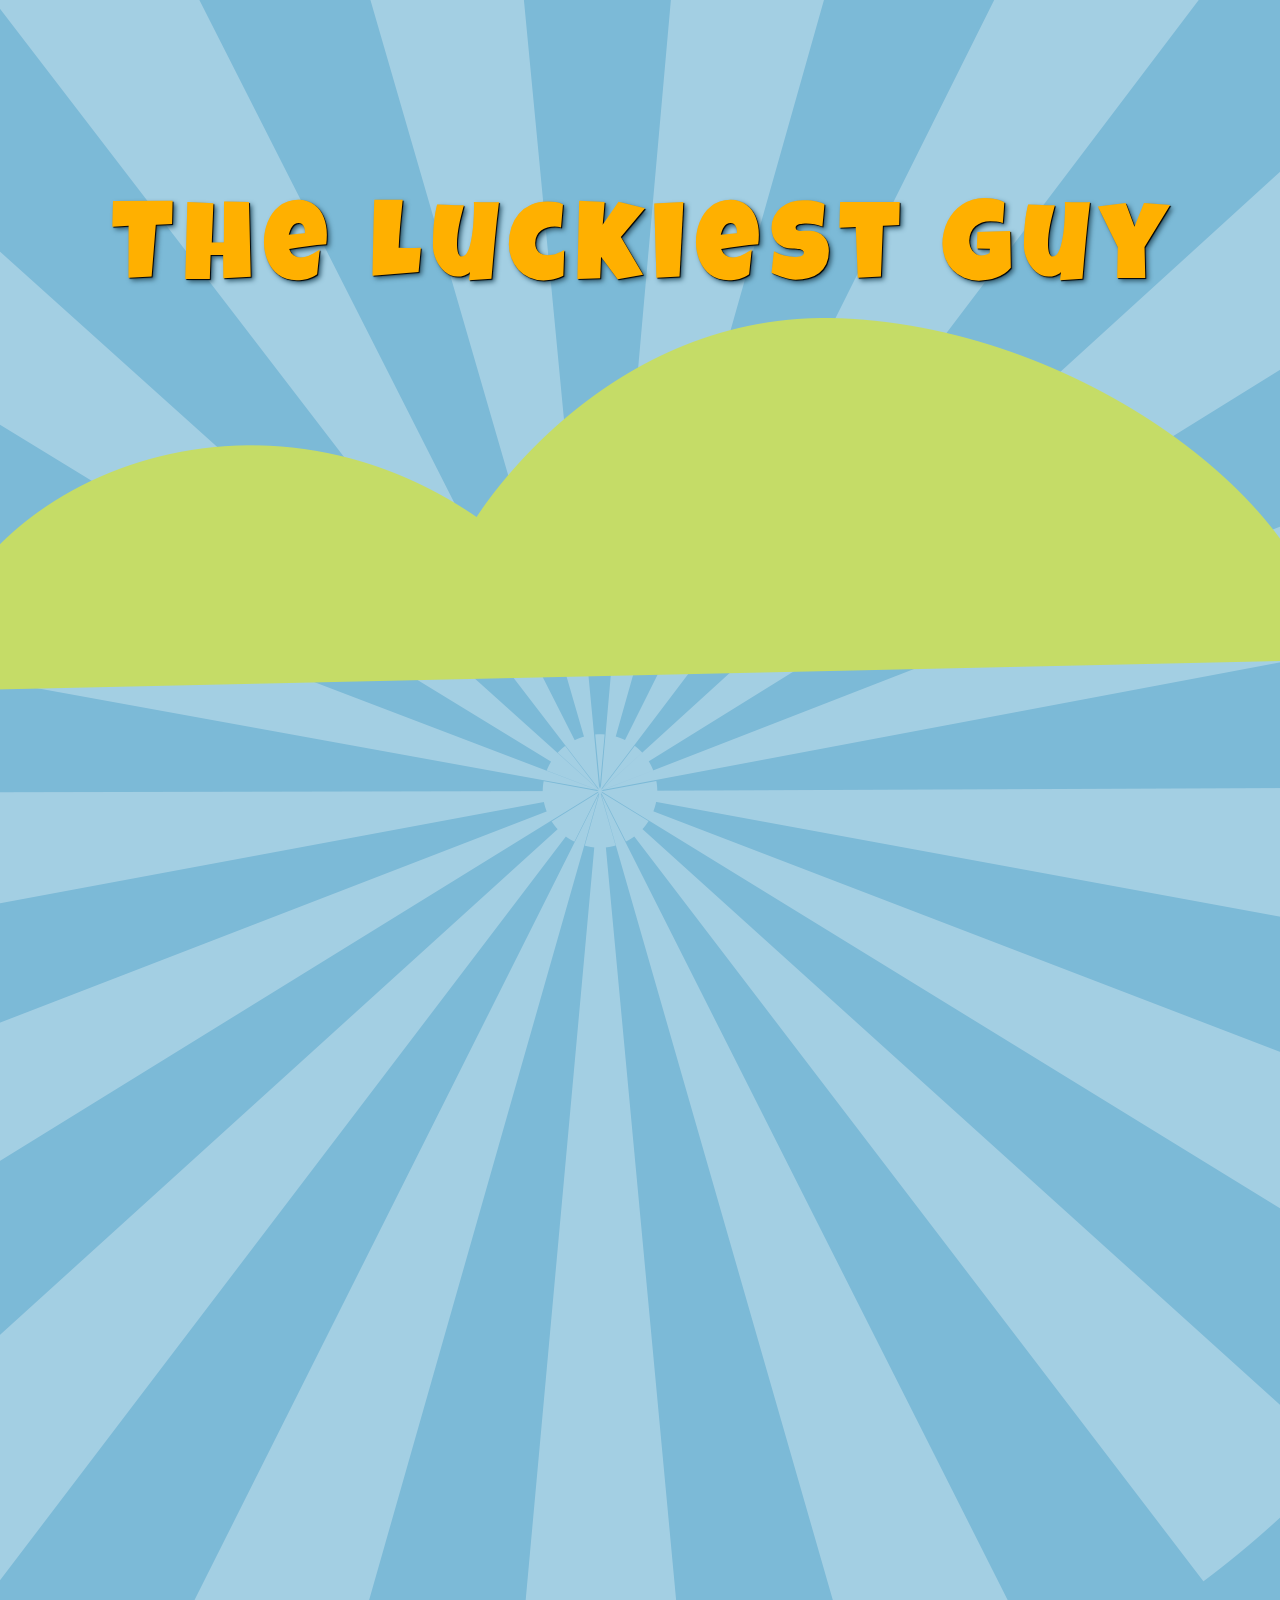
==== index.html @ 9a98bed9 "Upload to Github" ====
<!DOCTYPE html>
<html lang="en">
<head>
	<meta charset="utf-8"> 
	<meta http-equiv="X-UA-Compatible" content="IE=edge,chrome=1"> 
	<title>SUPERSCROLLORAMA</title>
	
	<link href='http://fonts.googleapis.com/css?family=Luckiest+Guy' rel='stylesheet' type='text/css'>
	<link rel="stylesheet" href="css/normalize.css" type="text/css">
	<link rel="stylesheet" type="text/css" href="css/style.css">	
</head>
<body>
	<div id="content-wrapper">
		<h1 class="smush">The Luckiest Guy</h1>
		<div class="sun"></div>
		<div class="bg"></div>
		<div class="car"></div>


	</div>
	<script type="text/javascript" src="js/greensock/TweenMax.min.js"></script>
	<script src="http://ajax.googleapis.com/ajax/libs/jquery/1.9.1/jquery.min.js"></script>
  	<script>window.jQuery || document.write('<script src="_/js/jquery-1.9.1.min.js"><\/script>')</script>
  	<script src="js/jquery.superscrollorama.js"></script>
	<script>
		$(document).ready(function() {
			// This example adds a duration to the tweens so they are synced to the scroll position

			var controller = $.superscrollorama();
			
			// amount of scrolling over which the tween takes place (in pixels)
			var scrollDuration = 1000; 

			// individual element tween examples
			controller.addTween('.smush', TweenMax.fromTo( $('.smush'), .25, {css:{'letter-spacing': '10px'}, immediateRender:true, ease:Quad.easeOut}, {css:{'letter-spacing': '-10px'}, ease:Quad.easeInOut}), scrollDuration); // 100 px offset for better timing

			controller.addTween('.car', TweenMax.fromTo( $('.car'), .25, {css:{left:2000}, immediateRender:true, ease:Quad.easeOut}, {css:{left:-200}, ease:Quad.easeInOut}), scrollDuration); // 100 px offset for better timing

		});
	</script>

</body></html>
---- css/style.css ----
body {
  background: #333;
  margin: 0;
  padding: 0;
  font-family: "HelveticaNeue-Light", "Helvetica Neue Light", "Helvetica Neue", Helvetica, Arial, "Lucida Grande", sans-serif;
}

* {
  box-sizing: border-box;
  margin: 0;
  padding: 0;
}

#content-wrapper {
  height: 1600px;
  width: 1290px;
  position: relative;
  margin: 0 auto;
  background: #7cbad7;
  text-shadow: 1px 1px 1px #000, 3px 3px 5px #325b6e;
  overflow: hidden;
}

.bg {
  width: 1290px;
  height: 1000px;
  position: absolute;
  background: transparent url(../img/hill.png) 0 0 no-repeat;
}

.car {
  position: absolute;
  left: 2000px;
  top: 200px;
  width: 400px;
  height: 710px;
  background: transparent url(../img/car.png) 0 300px no-repeat;
}

.sun {
  position: absolute;
  left: -400px;
  top: -200px;
  width: 2000px;
  height: 2000px;
  background: transparent url(../img/starburst.png) 0 0 no-repeat;
}

h1 {
  font-family: 'Luckiest Guy', sans-serif;
  font-weight: normal;
  color: #ffb000;
  width: 100%;
  font-size: 7em;
  text-align: center;
  top: 200px;
  position: absolute;
  z-index: 100;
}
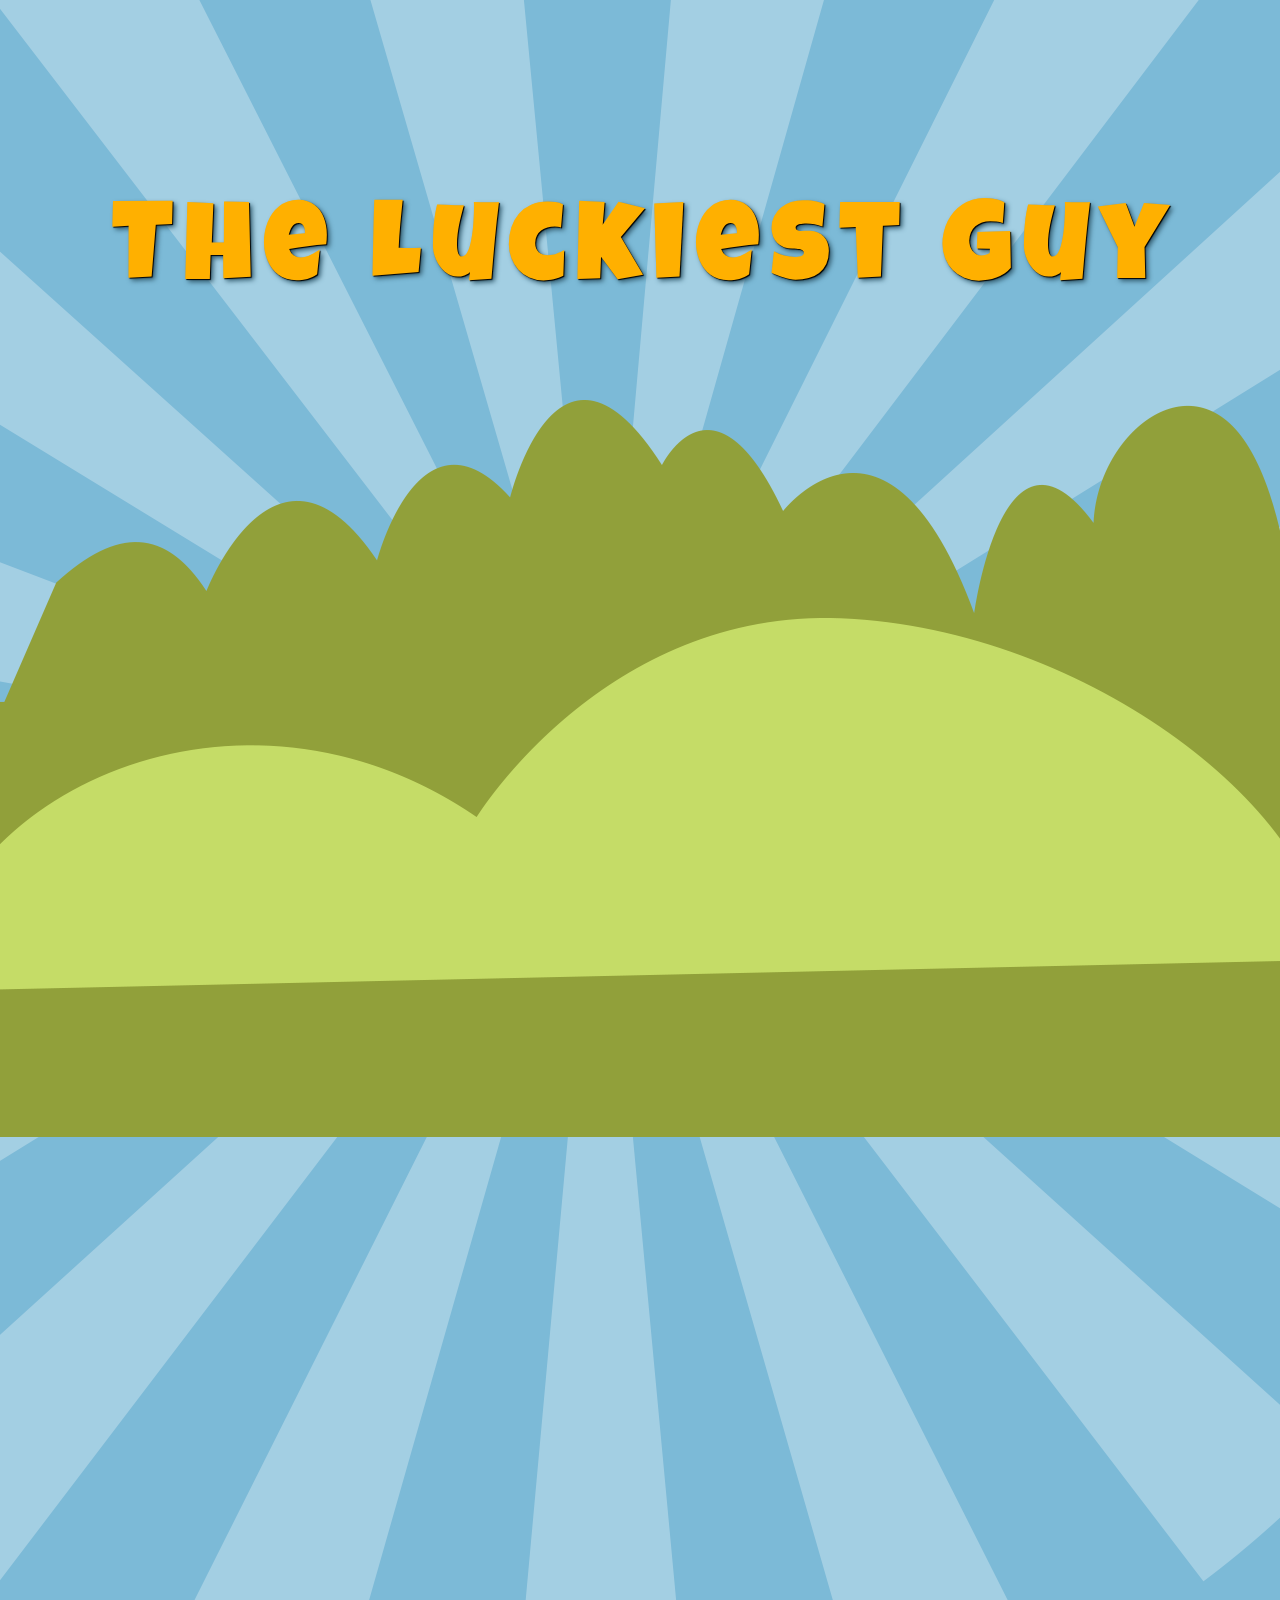
==== commit cb22d240: "Added Parallax" ====
--- a/index.html
+++ b/index.html
@@ -13,7 +13,8 @@
 	<div id="content-wrapper">
 		<h1 class="smush">The Luckiest Guy</h1>
 		<div class="sun"></div>
-		<div class="bg"></div>
+		<div class="mts"></div>
+		<div class="hills"></div>
 		<div class="car"></div>
 
 
@@ -36,6 +37,23 @@
 
 			controller.addTween('.car', TweenMax.fromTo( $('.car'), .25, {css:{left:2000}, immediateRender:true, ease:Quad.easeOut}, {css:{left:-200}, ease:Quad.easeInOut}), scrollDuration); // 100 px offset for better timing
 
+
+        // parallax example
+        controller.addTween(
+          '.mts',
+          (new TimelineLite())
+            .append([
+              TweenMax.fromTo($('.mts'), 1, 
+                {css:{top: 400}, immediateRender:true}, 
+                {css:{top: 400}}),
+              TweenMax.fromTo($('.hills'), 1, 
+                {css:{top: 300}, immediateRender:true}, 
+                {css:{top: 200}})
+            ]),
+          1000 // scroll duration of tween
+          );
+
+
 		});
 	</script>
 
--- a/css/style.css
+++ b/css/style.css
@@ -21,7 +21,16 @@
   overflow: hidden;
 }
 
-.bg {
+.mts {
+  position: absolute;
+  left: 0;
+  top: 100px;
+  width: 1300px;
+  height: 737px;
+  background: transparent url(../img/mts.png) 0 0 no-repeat;
+}
+
+.hills {
   width: 1290px;
   height: 1000px;
   position: absolute;
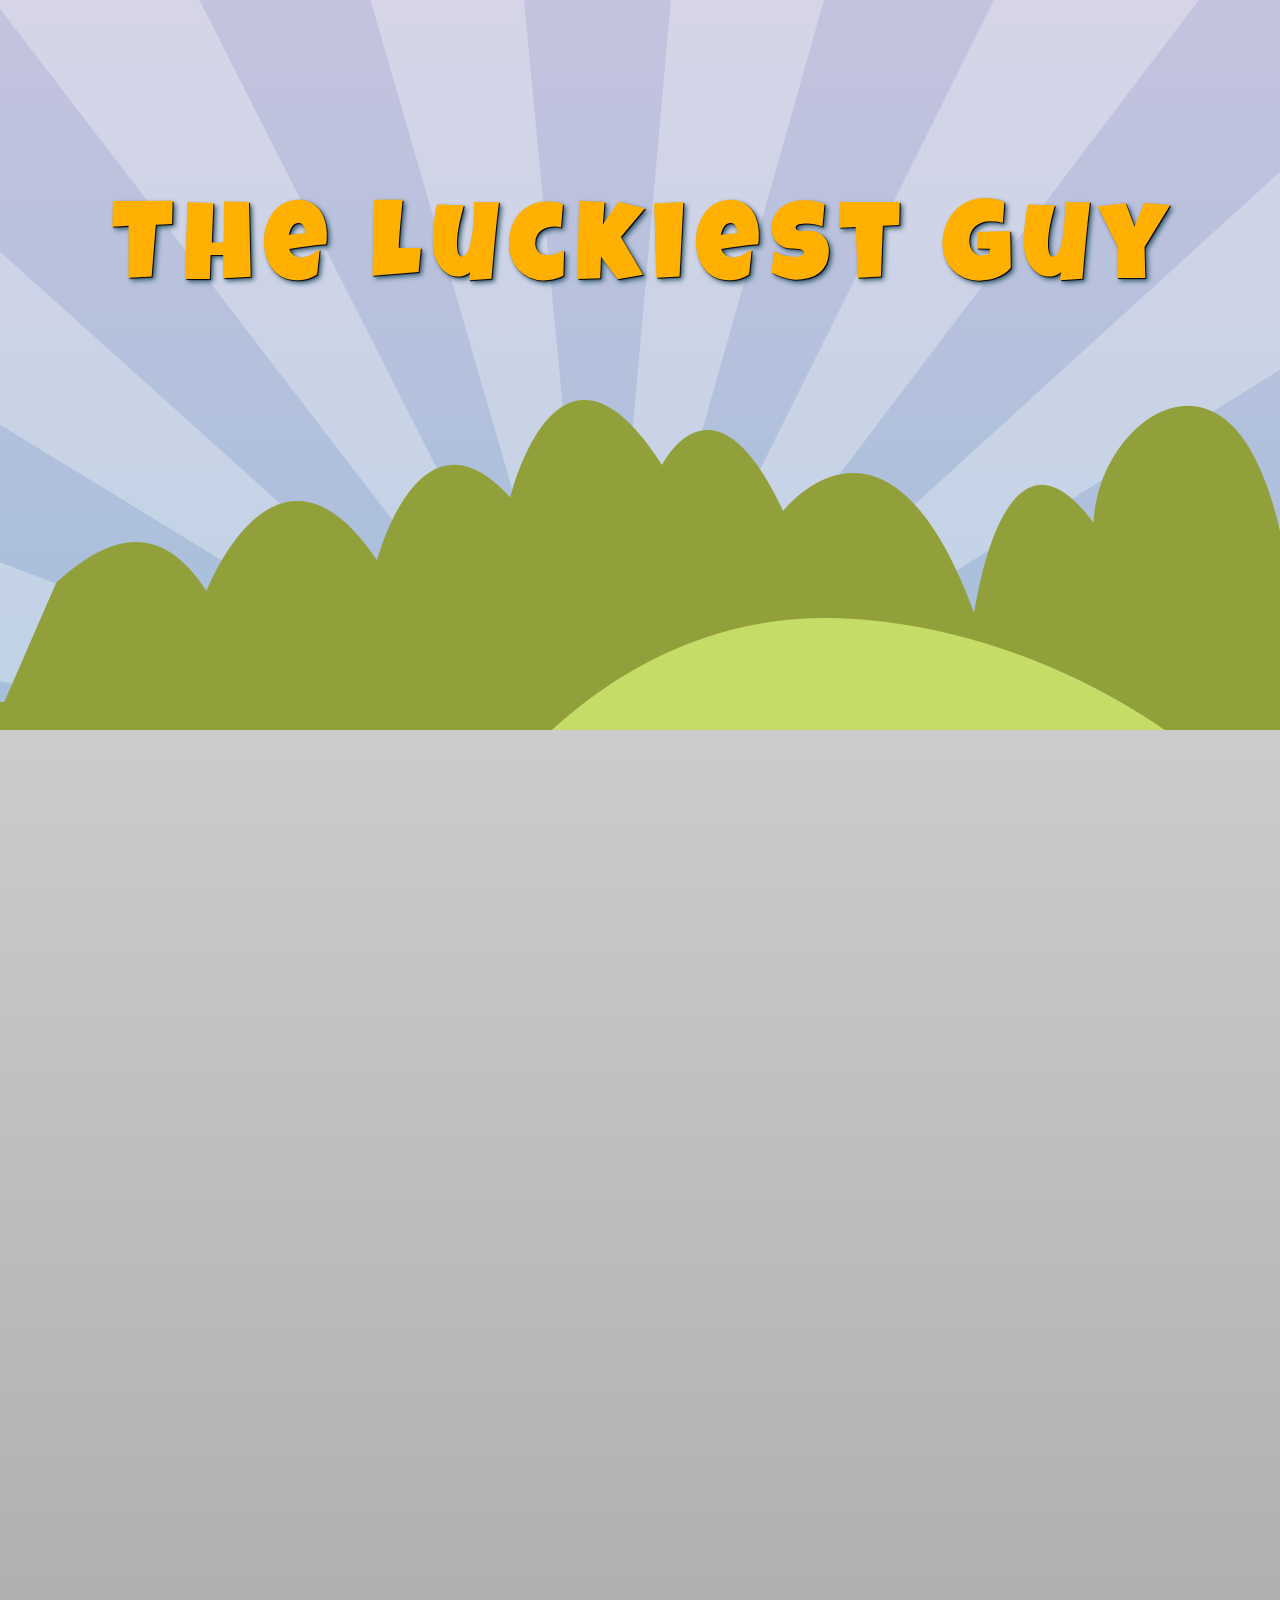
==== commit 587d0a72: "Added Ground (no parallax)" ====
--- a/index.html
+++ b/index.html
@@ -15,8 +15,8 @@
 		<div class="sun"></div>
 		<div class="mts"></div>
 		<div class="hills"></div>
+		<div class="ground"></div>
 		<div class="car"></div>
-
 
 	</div>
 	<script type="text/javascript" src="js/greensock/TweenMax.min.js"></script>
--- a/css/style.css
+++ b/css/style.css
@@ -6,6 +6,8 @@
 }
 
 * {
+  -webkit-box-sizing: border-box;
+  -moz-box-sizing: border-box;
   box-sizing: border-box;
   margin: 0;
   padding: 0;
@@ -16,7 +18,9 @@
   width: 1290px;
   position: relative;
   margin: 0 auto;
-  background: #7cbad7;
+  background: -webkit-gradient(linear, top left, bottom left, from(#c5c3de), to(#7cbad7));
+  background: -webkit-linear-gradient(top, #c5c3de, #7cbad7);
+  background: linear-gradient(top, #c5c3de, #7cbad7);
   text-shadow: 1px 1px 1px #000, 3px 3px 5px #325b6e;
   overflow: hidden;
 }
@@ -46,6 +50,16 @@
   background: transparent url(../img/car.png) 0 300px no-repeat;
 }
 
+.ground {
+  width: 100%;
+  height: 100%;
+  position: absolute;
+  top: 730px;
+  background: -webkit-gradient(linear, top left, bottom left, from(#cccccc), to(#999999));
+  background: -webkit-linear-gradient(top, #cccccc, #999999);
+  background: linear-gradient(top, #cccccc, #999999);
+}
+
 .sun {
   position: absolute;
   left: -400px;
@@ -65,4 +79,4 @@
   top: 200px;
   position: absolute;
   z-index: 100;
-}
+}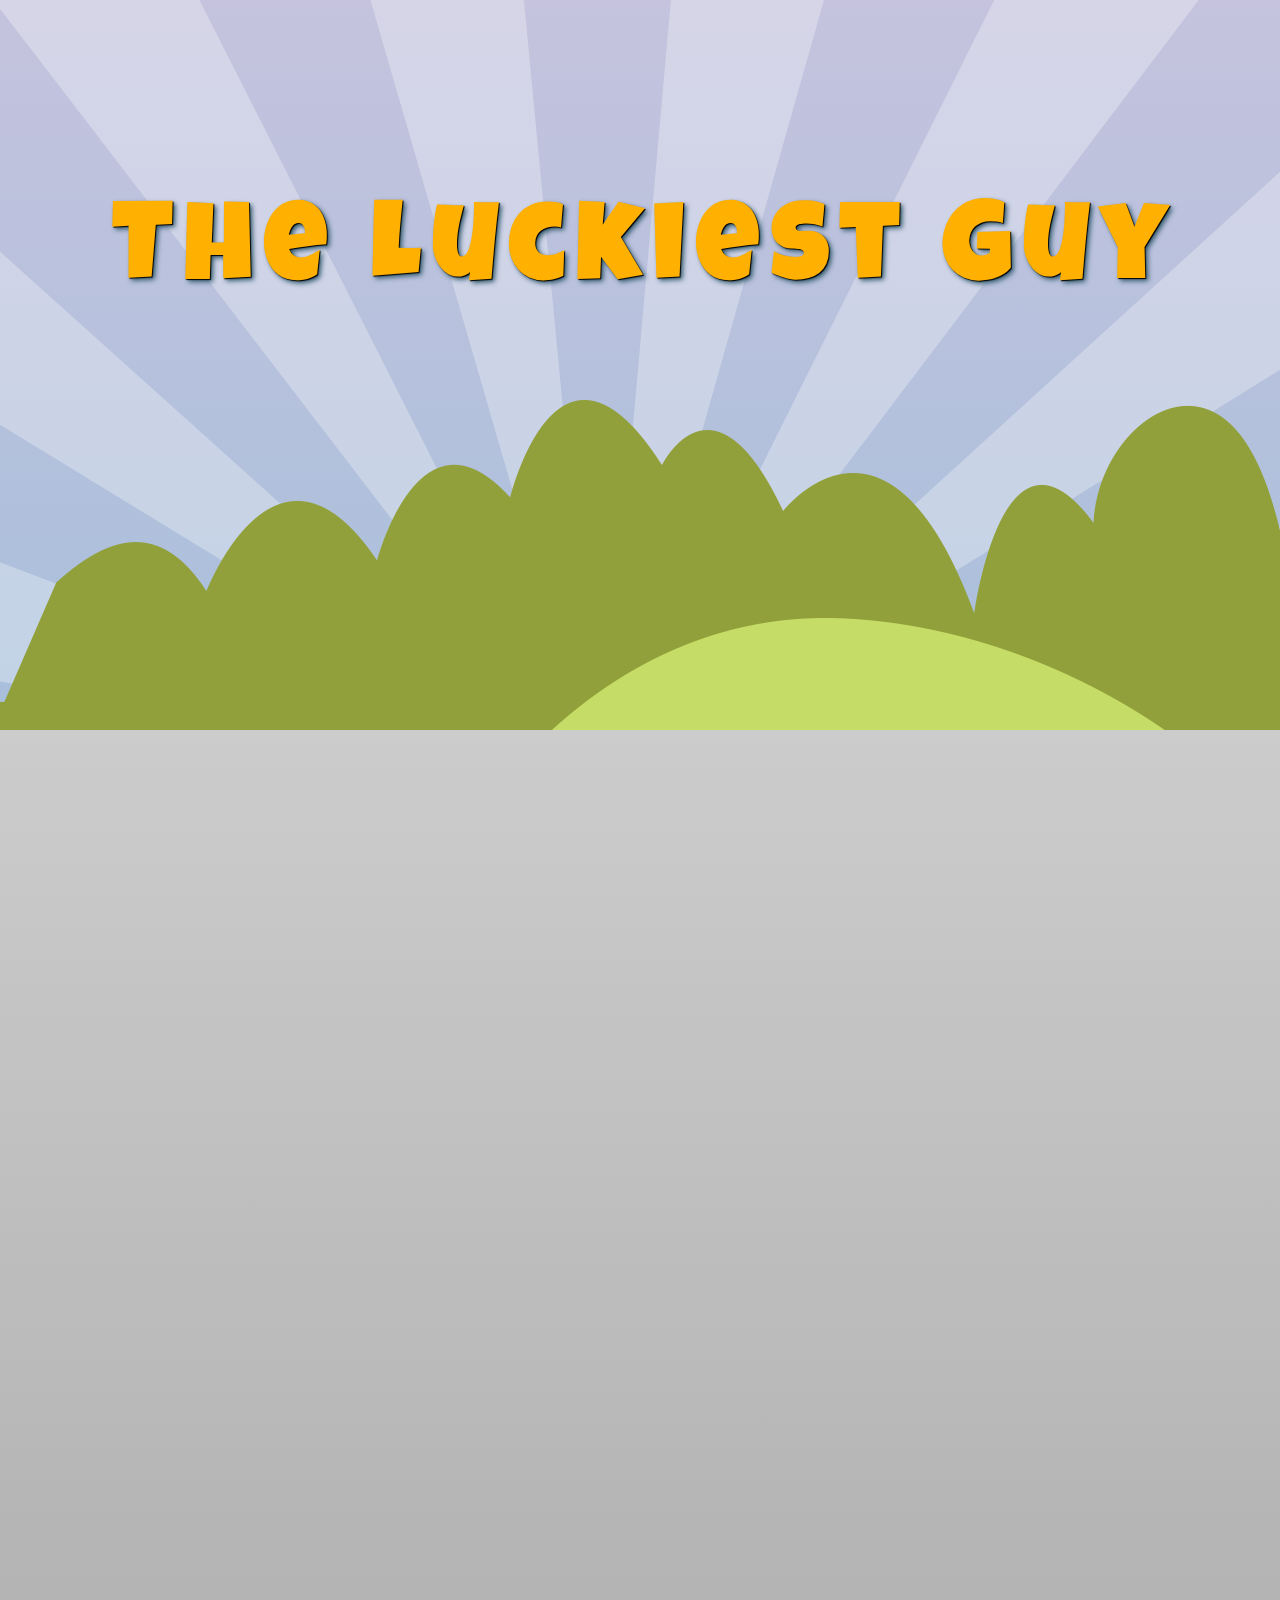
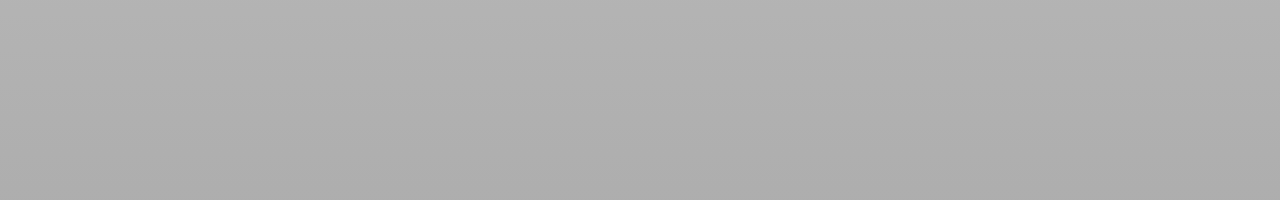
==== commit 19ff5e40: "Added Popup" ====
--- a/index.html
+++ b/index.html
@@ -6,6 +6,7 @@
 	<title>SUPERSCROLLORAMA</title>
 	
 	<link href='http://fonts.googleapis.com/css?family=Luckiest+Guy' rel='stylesheet' type='text/css'>
+	<link href='http://fonts.googleapis.com/css?family=Varela+Round' rel='stylesheet' type='text/css'>
 	<link rel="stylesheet" href="css/normalize.css" type="text/css">
 	<link rel="stylesheet" type="text/css" href="css/style.css">	
 </head>
@@ -17,6 +18,7 @@
 		<div class="hills"></div>
 		<div class="ground"></div>
 		<div class="car"></div>
+		<div class="popup"><h2>Choose:</h2><div class="image-choice"><a href="#"><img src="http://placekitten.com/100/100"></a><a href="#"><img src="http://placekitten.com/100/100"></a></div></div>
 
 	</div>
 	<script type="text/javascript" src="js/greensock/TweenMax.min.js"></script>
@@ -54,6 +56,8 @@
           );
 
 
+			controller.addTween('.popup', TweenMax.fromTo( $('.popup'), .25, {css:{opacity: 0, left: '1000px'}, immediateRender:true, ease:Quad.easeOut}, {css:{opacity: 1, left: 0}, ease:Quad.easeInOut}), 400); // 100 px offset for better timing
+
 		});
 	</script>
 
--- a/css/style.css
+++ b/css/style.css
@@ -2,7 +2,7 @@
   background: #333;
   margin: 0;
   padding: 0;
-  font-family: "HelveticaNeue-Light", "Helvetica Neue Light", "Helvetica Neue", Helvetica, Arial, "Lucida Grande", sans-serif;
+  font-family: "Varela Round", sans-serif;
 }
 
 * {
@@ -14,14 +14,13 @@
 }
 
 #content-wrapper {
-  height: 1600px;
+  height: 1800px;
   width: 1290px;
   position: relative;
   margin: 0 auto;
   background: -webkit-gradient(linear, top left, bottom left, from(#c5c3de), to(#7cbad7));
   background: -webkit-linear-gradient(top, #c5c3de, #7cbad7);
   background: linear-gradient(top, #c5c3de, #7cbad7);
-  text-shadow: 1px 1px 1px #000, 3px 3px 5px #325b6e;
   overflow: hidden;
 }
 
@@ -71,6 +70,7 @@
 
 h1 {
   font-family: 'Luckiest Guy', sans-serif;
+  text-shadow: 1px 1px 1px #000, 3px 3px 5px #325b6e;
   font-weight: normal;
   color: #ffb000;
   width: 100%;
@@ -79,4 +79,54 @@
   top: 200px;
   position: absolute;
   z-index: 100;
+}
+
+.popup {
+  width: 460px;
+  height: 260px;
+  border-radius: 20px;
+  padding: 20px;
+  border: 4px solid #7cbad7;
+  position: relative;
+  top: 1000px;
+  left: 1000px;
+  opacity: 0;
+  margin: 0 auto;
+  background: white;
+  -webkit-box-shadow: 5px 5px 5px rgba(0, 0, 0, 0.5);
+  box-shadow: 5px 5px 5px rgba(0, 0, 0, 0.5);
+  z-index: 100;
+}
+
+.popup h2 {
+  color: #7cbad7;
+  font-size: 2em;
+  font-weight: normal;
+  width: 100%;
+  text-align: center;
+}
+
+.popup .image-choice {
+  position: relative;
+  text-align: center;
+}
+
+.popup .image-choice a {
+  -webkit-transition: all .2s ease-in-out;
+  transition: all .2s ease-in-out;
+}
+
+.popup .image-choice img {
+  -webkit-transition: all .2s ease-in-out;
+  transition: all .2s ease-in-out;
+}
+
+.popup .image-choice img {
+  margin: 40px;
+  border-radius: 50%;
+  border: 4px solid #7cbad7;
+}
+
+.popup .image-choice a:hover img {
+  -webkit-transform: scale(1.1);
 }